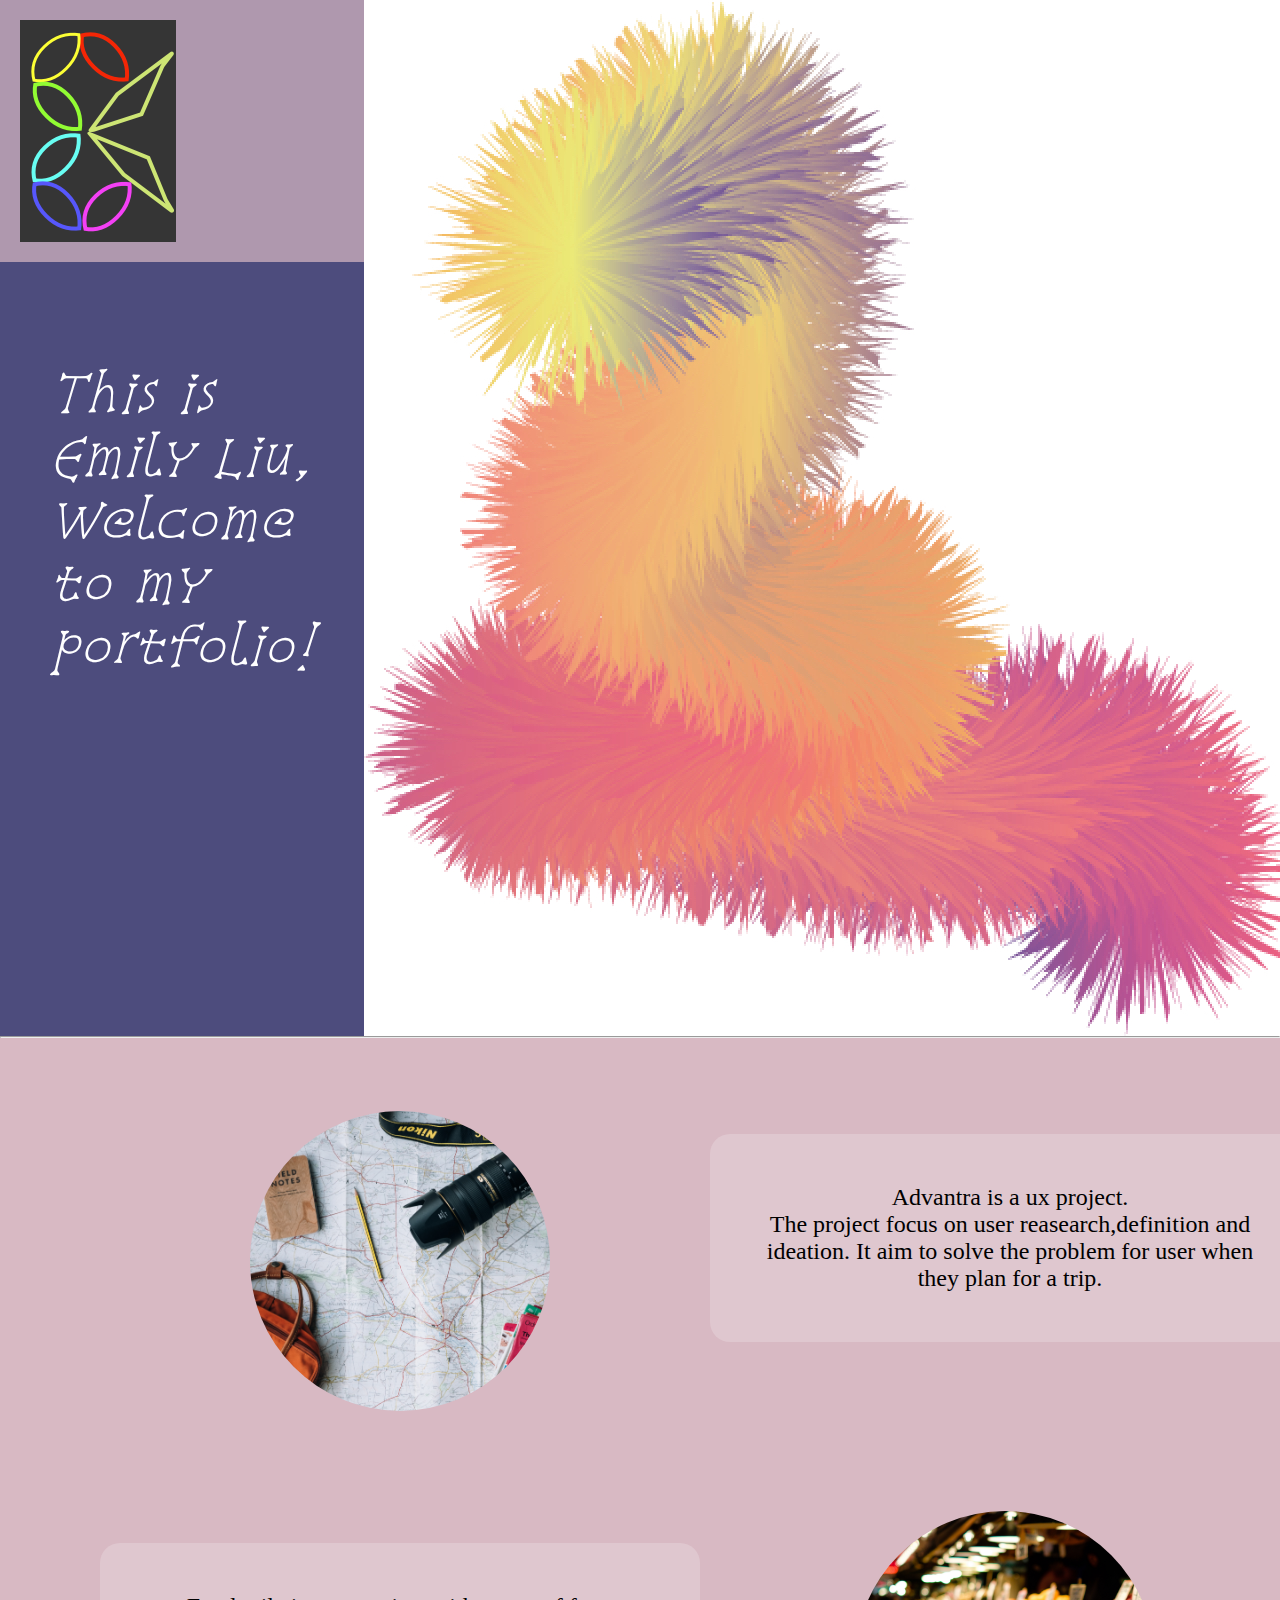
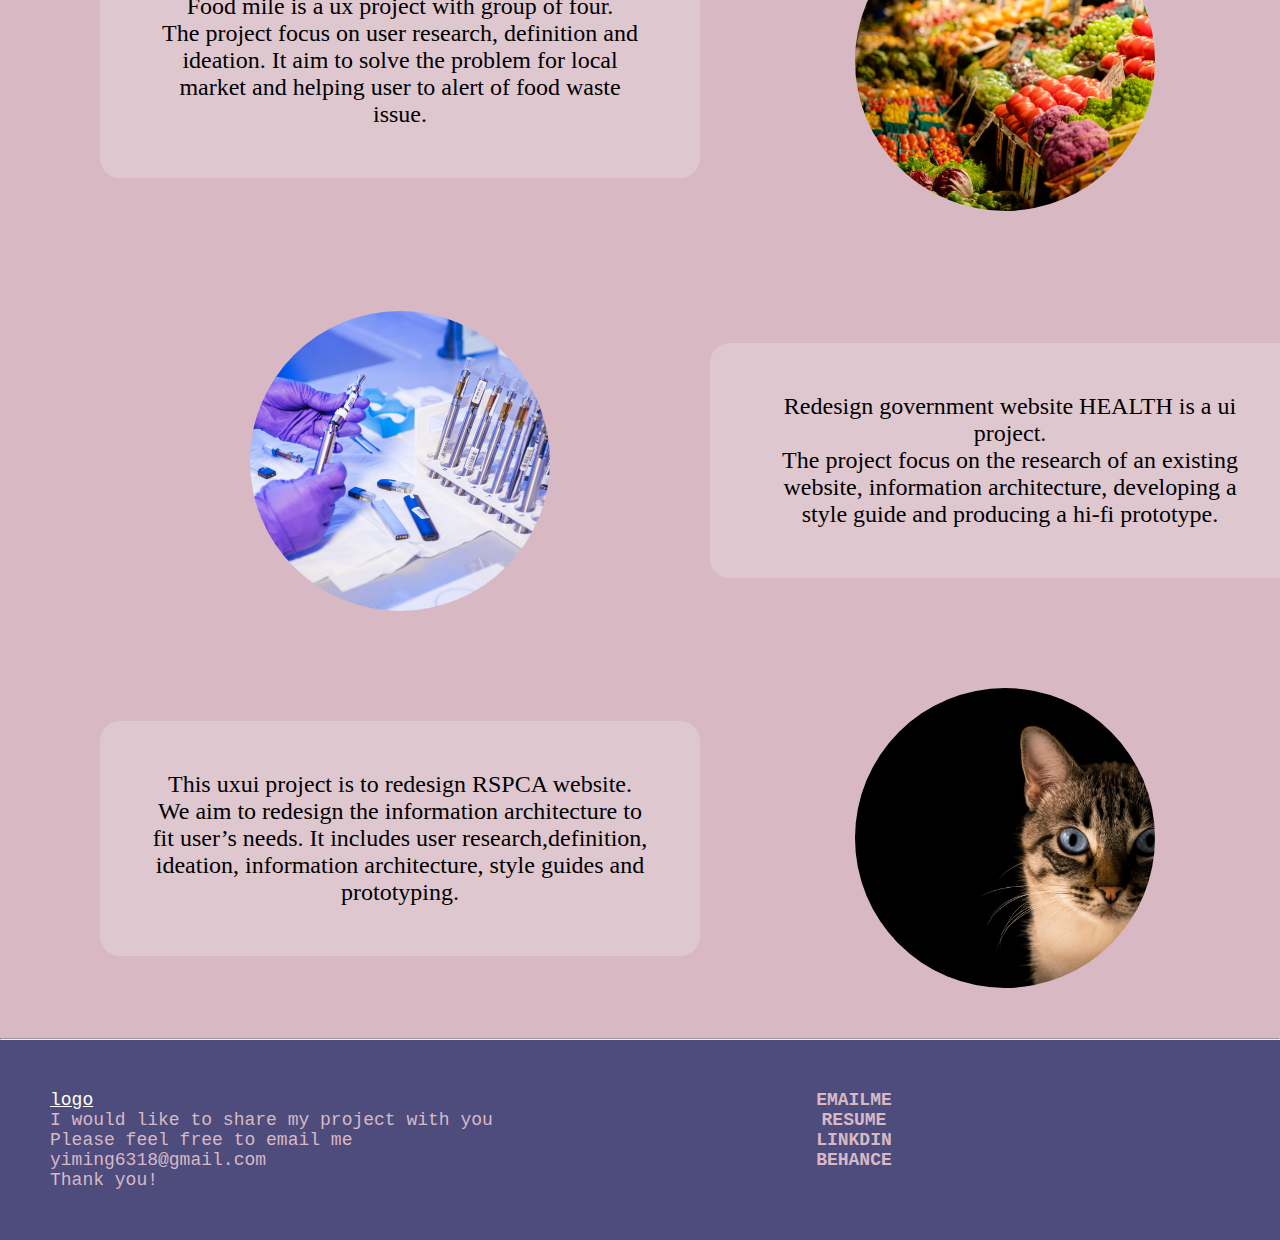
==== 17/index.html @ 9c0b8cc3 "hw w17" ====
<!DOCTYPE html>
<html>
<head>
  <link href="css/index.css" type="text/css" rel="stylesheet">
  <link href="https://fonts.googleapis.com/css2?family=Snowburst+One&display=swap" rel="stylesheet">
  <title>home page</title>
  

</head>

<body>
 <nav>
<img src="../17/imagges/ellogo2.png"></img>
<ul>
<li><a href="#">Home</a></li>
<li><a href="#">About</a></li>
<li><a href="#">Contact</a></li>
<li><a href="#">Resume</a></li>
</ul>
 </nav>

<main>
<div class="welcome">
This is Emily Liu, <br> Welcome to my portfolio!

</div>

<div class="img"> 
  <img src="../17/imagges/33.jpg" alt="33">
  </div>

</main>
<hr>

<section id="categoryGrid">
  <div id="lefttop" class="categoryGridArea">
  </div>

  <div id="righttop" class="categoryGridArea">
    <div class="righttop">Advantra is a ux project.<br>
      The project focus on user reasearch,definition and ideation. 
      It aim to solve the problem for user when they plan for a trip.</div>
  </div>
  

  <div id="leftmiddle" class="categoryGridArea">
    <div class="leftmiddle">Food mile is a ux project with group
      of four. <br>
      The project focus on user research, 
      definition and ideation.
      It aim to solve the problem for local
      market and helping user to alert of 
      food waste issue.</div>
  </div>
  <div id="rightmiddle" class="categoryGridArea">
  </div>
  <div id="leftbottom" class="categoryGridArea">
    <div class="leftbottom"></div>
  </div>
  <div id="rightbottom" class="categoryGridArea">
    <div class="rightbottom">Redesign government website 
      HEALTH is a ui project.<br>
      The project focus on the research 
      of an existing website, information
      architecture, developing a style 
      guide and producing a hi-fi 
      prototype.
      </div>
  </div>
  <div id="leftbottom2" class="categoryGridArea">
    <div class="leftbottom2">This uxui project  is to redesign  RSPCA website.<br>
      We aim to redesign the information architecture
      to fit user’s needs.
      It includes user research,definition,
      ideation, information architecture,
      style guides and prototyping.</div>
      </div>

  <div id="rightbottom2" class="categoryGridArea">
    <div class="rightbottom2">
      </div>
      </div>
</section>
<hr>


<footer>
<div class="footerleft"> 
  <a href="#" class="logo">logo</a>
  <p>I would like to share my project with you <br>
    Please feel free to email me <br>
    yiming6318@gmail.com<br>
    Thank you!</p>
    </div>
    <div class="footerright">
   
      <a href="#">Emailme</a>
      <a href="#">RESUME</a>
      <a href="#">LINKDIN</a>
      <a href="#">BEHANCE</a>
  
  </div>
</footer>












</body>
</html>
---- 17/css/index.css ----
*{
margin: 0;
padding: 0;
box-sizing: border-box;

}

nav{
    position: absolute;
    top: 0%;
    background-color: rgb(216, 185, 195,0.7);
    width: 100%;
    padding: 20px ;
    display: flex;
    align-items: center;
    justify-content: space-between;
}



ul{
list-style: none;
display: flex;
justify-content: center;
align-items: center;
padding-right: 30px;

}
ul li a{
    display: flex;
    justify-content: center;
    align-items: center;
    text-decoration: none;
    font-weight: bold;
    text-transform: uppercase;
    margin: 0 15px;
    color: #363062;
    transition: .5s;
}

ul li a:hover{
    color: white;
    border-top: 1px solid white;
    border-bottom: 1px solid white;
    padding: 3px;

}

main{
    
   font-family: 'Snowburst One', cursive;
   background-color: #4d4c7d; 
   align-items: center;
   justify-content: space-between;
   display: flex;
   color: white;
   font-style: italic;

}

.welcome{
align-items: center;
justify-items: center;
display: flex;
width: 100%;
height: 450px;
font-size: 50px;
font-weight: 100;
margin: 50px;
}

.img{
justify-content: center;
position: relative;
display: flex;

}


#categoryGrid {
    margin-top: 10px 10px;
    background-color: #d8b9c3;
    display: grid;
align-items: center;
background-size:400px 400px;
    grid-template-rows: 400px 400px 400px 400px;
    grid-template-columns: 1fr 1fr;
    grid-template-areas:
    "lefttop righttop"
    "leftmiddle rightmiddle"
    "leftbottom rightbottom"
    "leftbottom2 rightbottom2";
  }
  
  #lefttop:hover{
    border: 5px double rgb(255, 255, 255,0.7);

  }
  #rightmiddle:hover{
    border: 5px double rgb(255, 255, 255,0.7);}

    #leftbottom:hover{
        border: 5px double rgb(255, 255, 255,0.7);}

  #rightbottom2:hover{
        border: 5px double rgb(255, 255, 255,0.7);}

  #lefttop{
    grid-area: lefttop;
    align-content: center;
    justify-content: center;
    width: 300px;
    height: 300px;
margin-left: 250px;
margin-top: 50px;
background-image: url("../imagges/travel.jpg"); 
border-radius: 200px;
align-items: center;
  
  }
  #righttop {
    grid-area: righttop;
    border-radius: 20px;
  align-content: center;
  text-align: center;
 margin-right: 100px;
  font-size: 24px;
  width: 600px;
padding: 50px;
  }
  
  #leftmiddle {
    grid-area: leftmiddle;
    background-color: rgb(255, 255, 255,0.2);
    border-radius: 20px;
    margin-left: 100px;
    padding: 50px;
   margin-left: 100px;
   margin-top: 50px;
    font-size: 24px;
    width: 600px;
    text-align: center;
  }

  #rightmiddle{
grid-area: rightmiddle;
   align-items: center;
   justify-content: center;
   margin-left: 150px;
    width: 300px;
    height: 300px;
margin-top: 50px;
background-image: url("../imagges/fruit.jpg"); 
border-radius: 200px;

  }
  
  #leftbottom {
    grid-area: leftbottom;
    width: 300px;
    height: 300px;
    margin-left: 250px;
margin-top: 50px;
background-image: url("../imagges/medical.jpg"); 
border-radius: 200px;
  }
  
  #rightbottom{
    grid-area: rightbottom;
    background-color: rgb(255, 255, 255,0.2);
    border-radius: 20px;
    align-content: center;
    margin-top: 50px;
    text-align: center;
   margin-right: 150px;
    font-size: 24px;
    width: 600px;
    padding: 50px;
  }

  #leftbottom2 {
    grid-area: leftbottom2;
    background-color: rgb(255, 255, 255,0.2);
    border-radius: 20px;
   text-align: center;
   margin-left: 100px;
    font-size: 24px;
    width: 600px;
    padding: 50px;
  }
  
  #rightbottom2 {
    grid-area: rightbottom2;
    background-image: url("../imagges/pet.jpg"); 
    width: 300px;
    height: 300px;
    margin-left: 150px;
    border-radius: 200px;
    border-color: white;
    border: 2px;
    align-items: center;
    align-content: center;
  }
  
  
  .categoryGridArea {
    background-position: center;
    background-size: cover;
   background-color: rgb(255, 255, 255,0.2);
    margin: 5px;
    cursor: pointer;
    display: grid;
    
  }

  
footer{
 background-color: #4d4c7d ; 
color: #d8b9c3;
font-size: large;
    font-family: 'Courier New', Courier, monospace;
    padding: 50px;  height: 200px;
 
}
  
.logo{
color: white;
}

.footerleft{
    float: left;
    overflow: hidden;
}
.footerright a{
    display: flex;
    justify-content: center;
    align-items: center;
    color: #d8b9c3;
    margin-top: 40px;
    text-decoration: none;
    font-weight: bold;
    text-transform: uppercase;
    margin: 0 15px;
    transition: .5s;
}


.footerright a:hover{
    color: white;
    border-top: 1px solid white;
    border-bottom: 1px solid white;
    padding: 3px;
  
}
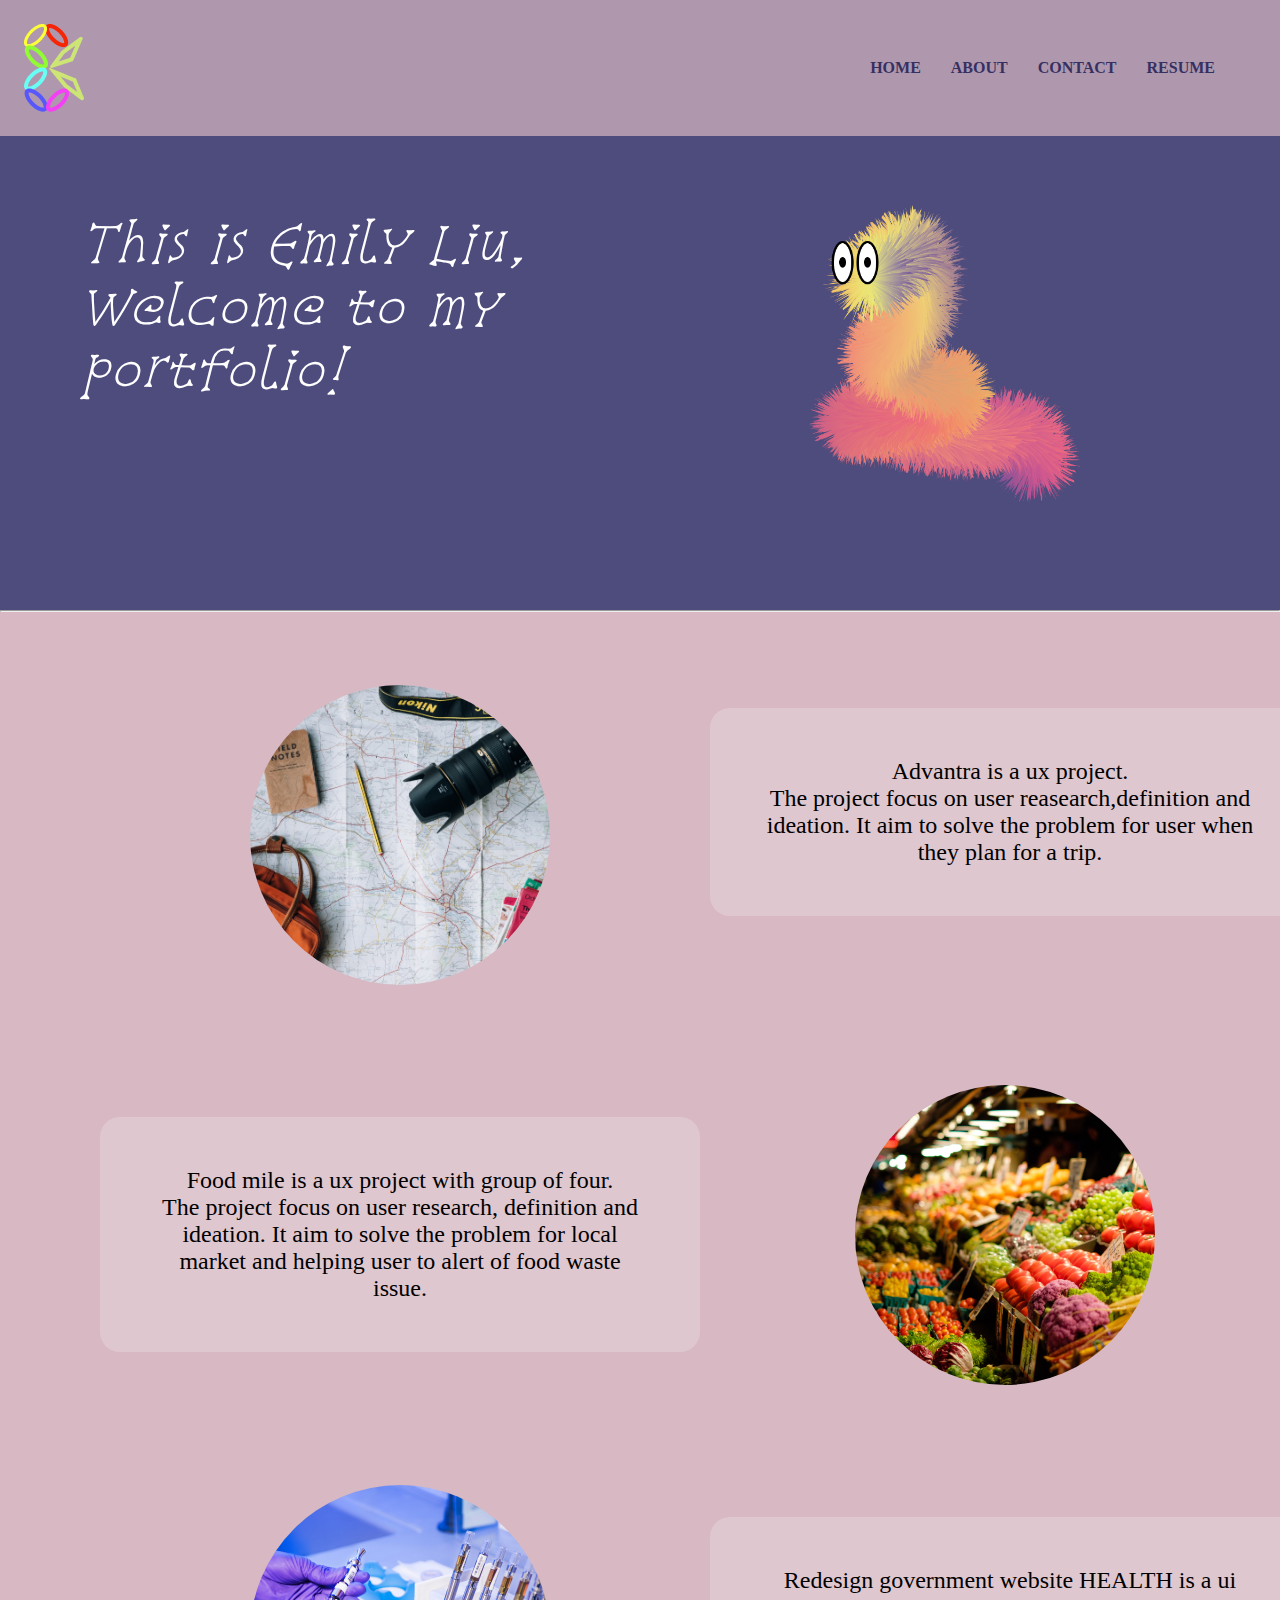
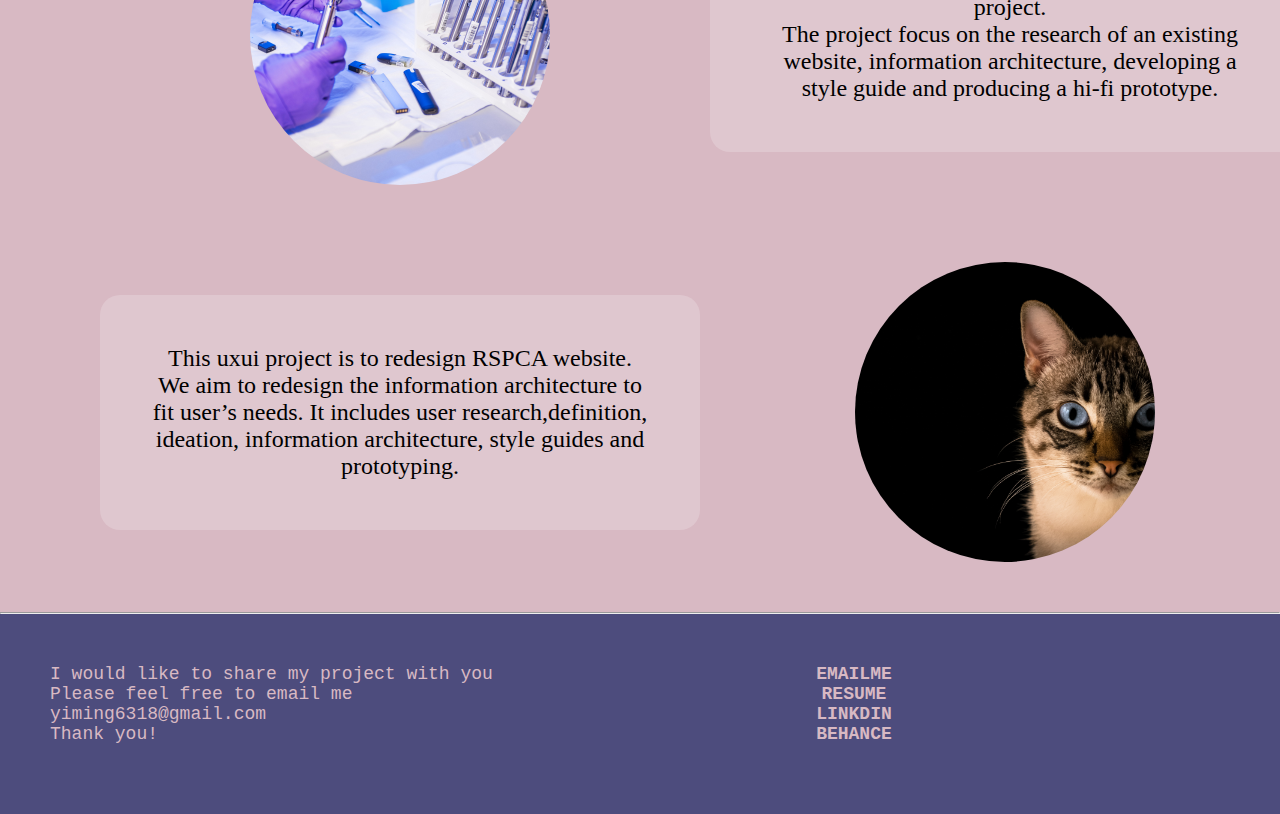
==== commit 206979a2: "17" ====
--- a/17/index.html
+++ b/17/index.html
@@ -10,7 +10,7 @@
 
 <body>
  <nav>
-<img src="../17/imagges/ellogo2.png"></img>
+<img src="imagges/logo.png"></img>
 <ul>
 <li><a href="#">Home</a></li>
 <li><a href="#">About</a></li>
@@ -26,7 +26,7 @@
 </div>
 
 <div class="img"> 
-  <img src="../17/imagges/33.jpg" alt="33">
+  <img src="imagges/home.png" alt="home">
   </div>
 
 </main>
@@ -86,11 +86,11 @@
 
 <footer>
 <div class="footerleft"> 
-  <a href="#" class="logo">logo</a>
-  <p>I would like to share my project with you <br>
+ 
+  <span>I would like to share my project with you <br>
     Please feel free to email me <br>
     yiming6318@gmail.com<br>
-    Thank you!</p>
+    Thank you!</span>
     </div>
     <div class="footerright">
    
--- a/17/css/index.css
+++ b/17/css/index.css
@@ -10,6 +10,7 @@
     top: 0%;
     background-color: rgb(216, 185, 195,0.7);
     width: 100%;
+
     padding: 20px ;
     display: flex;
     align-items: center;
@@ -66,14 +67,25 @@
 height: 450px;
 font-size: 50px;
 font-weight: 100;
-margin: 50px;
-}
+margin: 80px;
+
+}
+
+.logo{
+height: 25px;
+
+}
+
+
+
 
 .img{
 justify-content: center;
 position: relative;
 display: flex;
-
+height: 400px;
+margin-right: 200px;
+padding-top: 100px;
 }
 
 
@@ -230,6 +242,7 @@
 .footerleft{
     float: left;
     overflow: hidden;
+    margin-top: 0;
 }
 .footerright a{
     display: flex;
@@ -244,7 +257,11 @@
     transition: .5s;
 }
 
-
+.span{
+margin-left: 20px;
+
+
+}
 .footerright a:hover{
     color: white;
     border-top: 1px solid white;
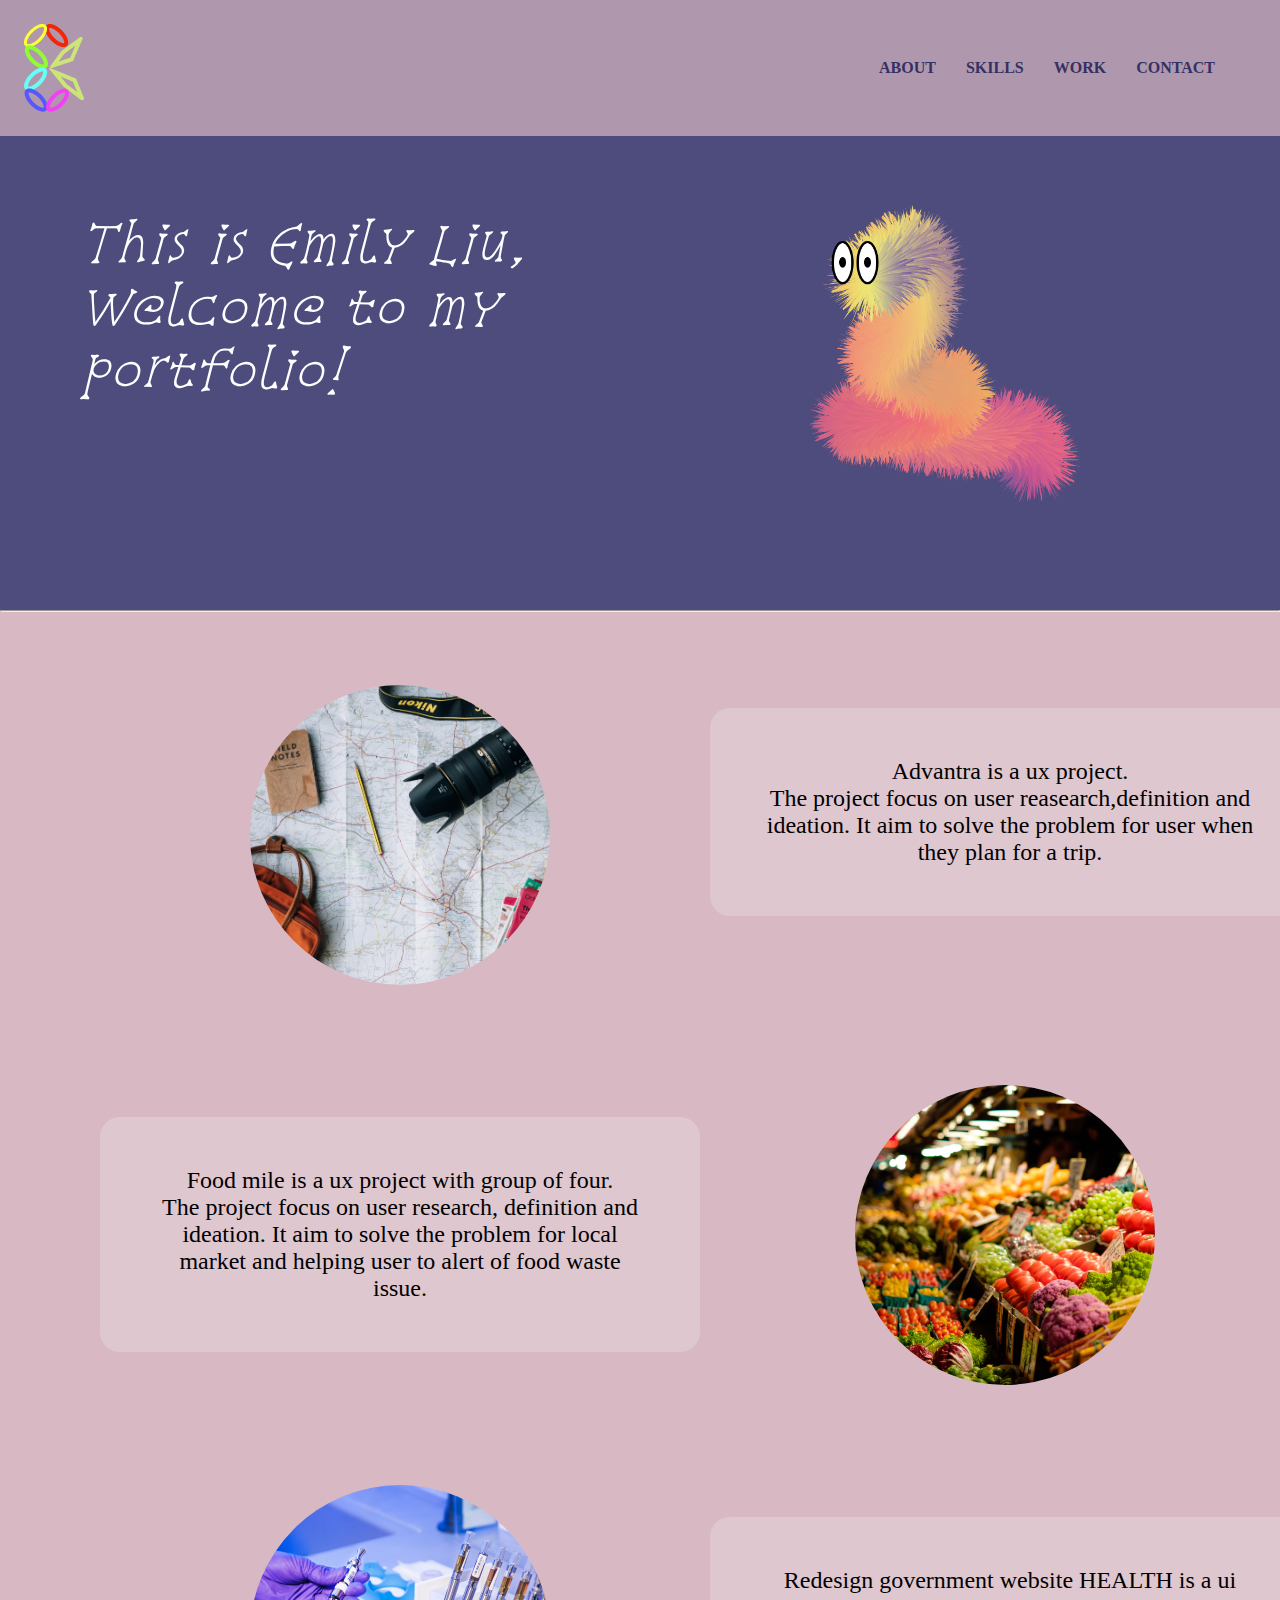
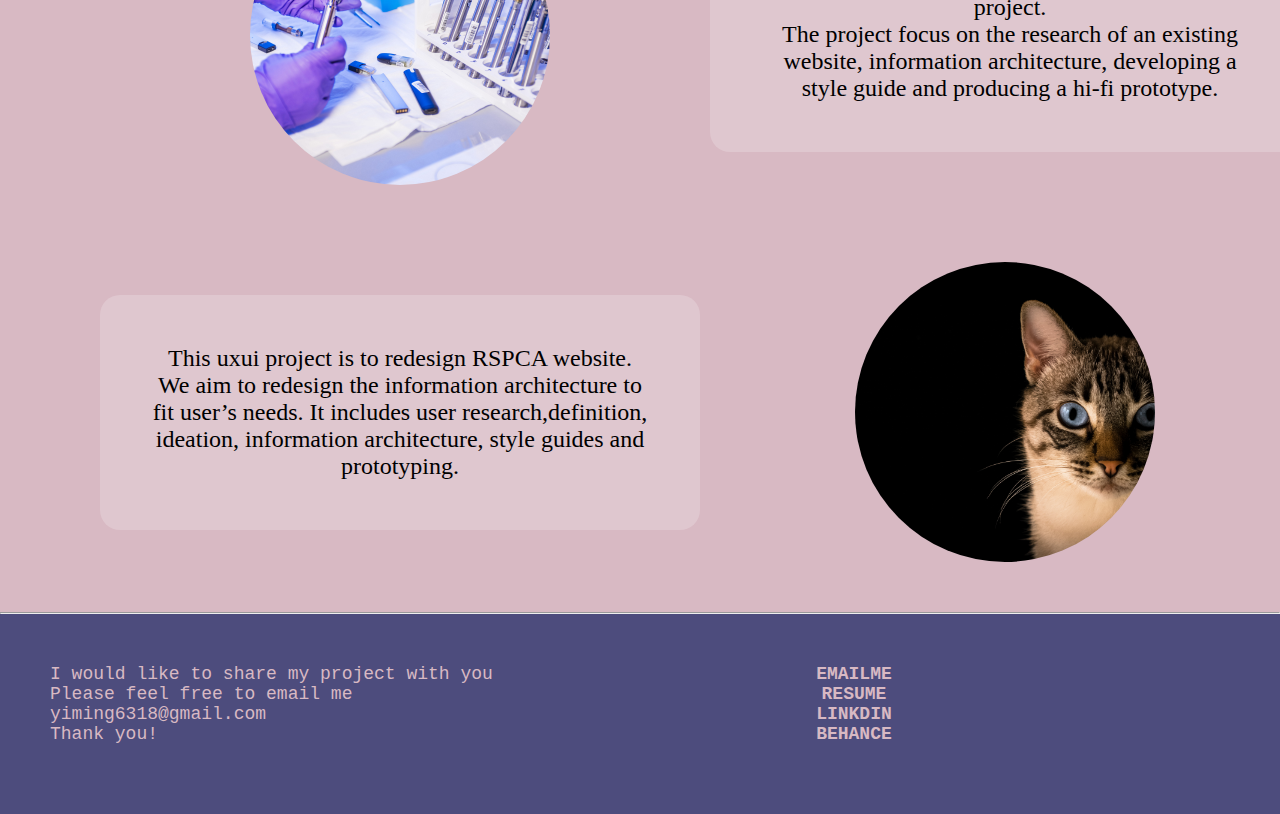
==== commit 5eef1c5c: "17" ====
--- a/17/index.html
+++ b/17/index.html
@@ -12,10 +12,10 @@
  <nav>
 <img src="imagges/logo.png"></img>
 <ul>
-<li><a href="#">Home</a></li>
 <li><a href="#">About</a></li>
+<li><a href="#">Skills</a></li>
+<li><a href="#">Work</a></li>
 <li><a href="#">Contact</a></li>
-<li><a href="#">Resume</a></li>
 </ul>
  </nav>
 
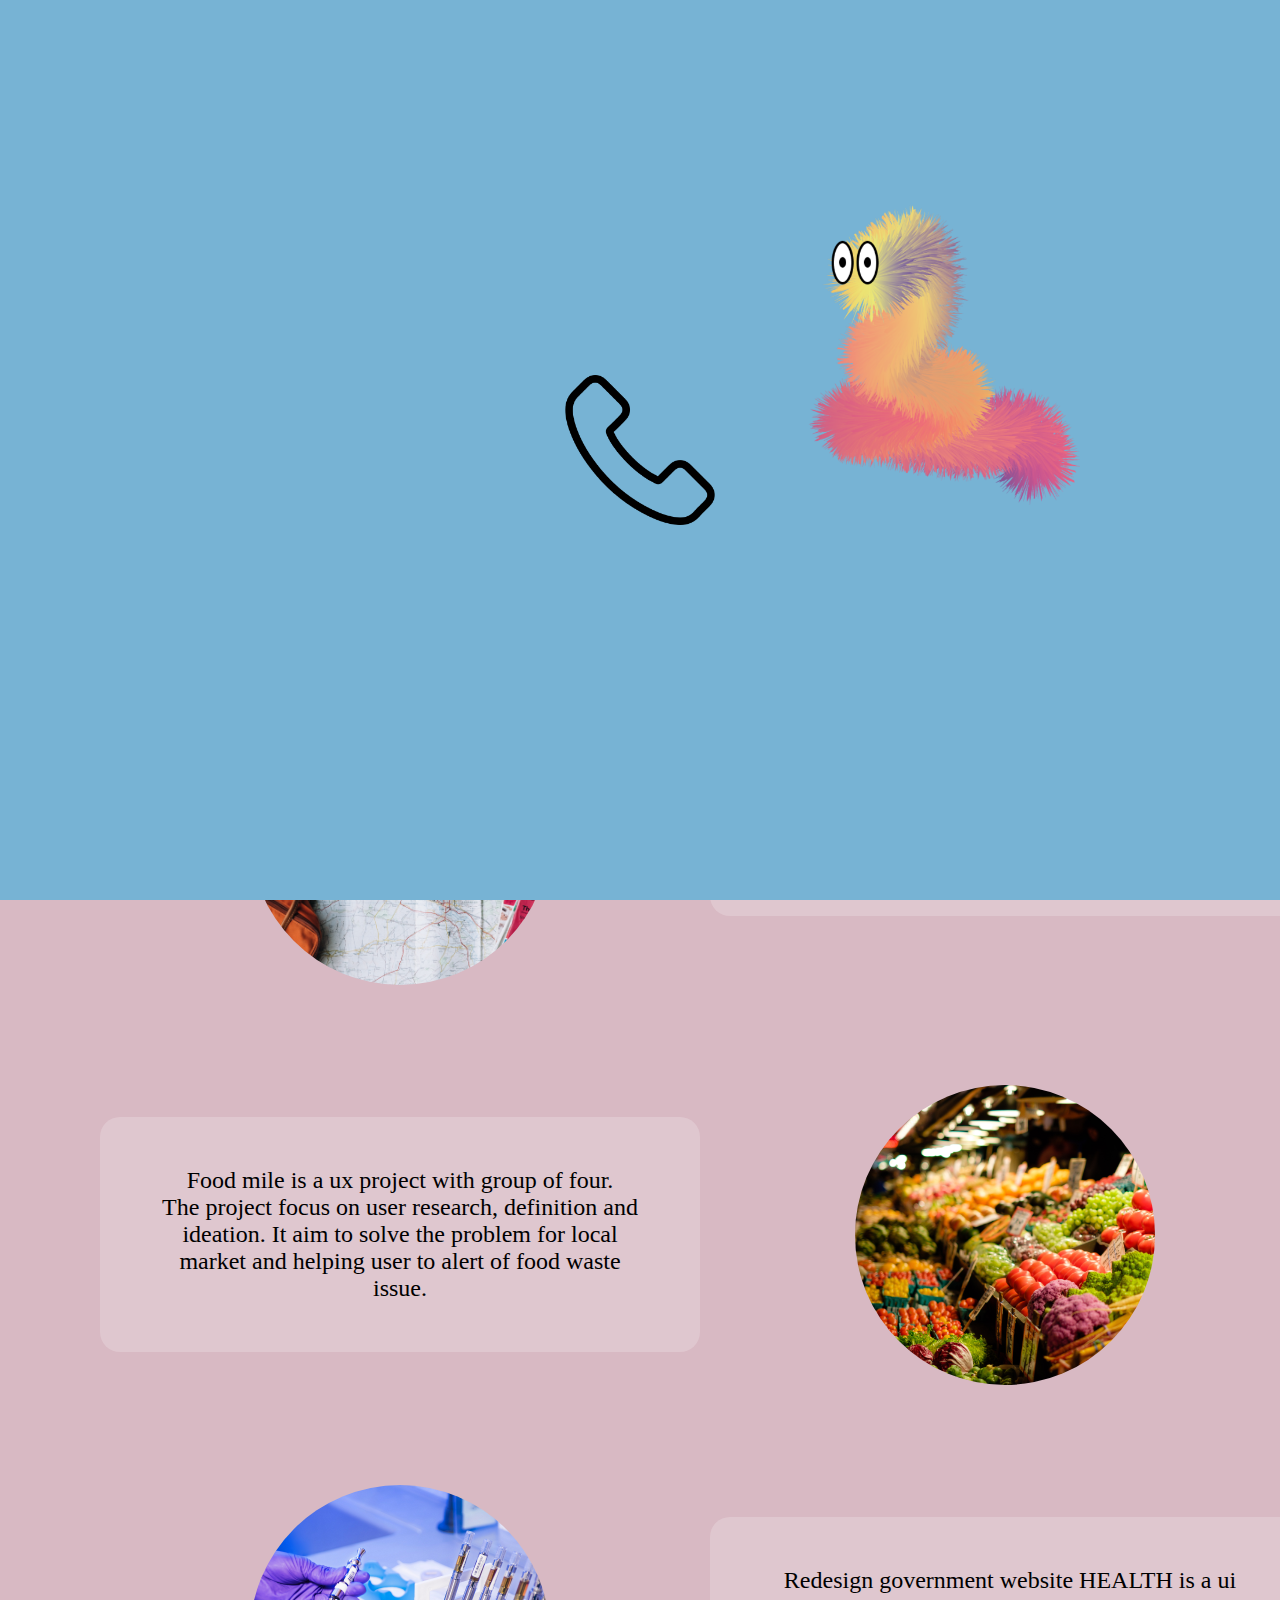
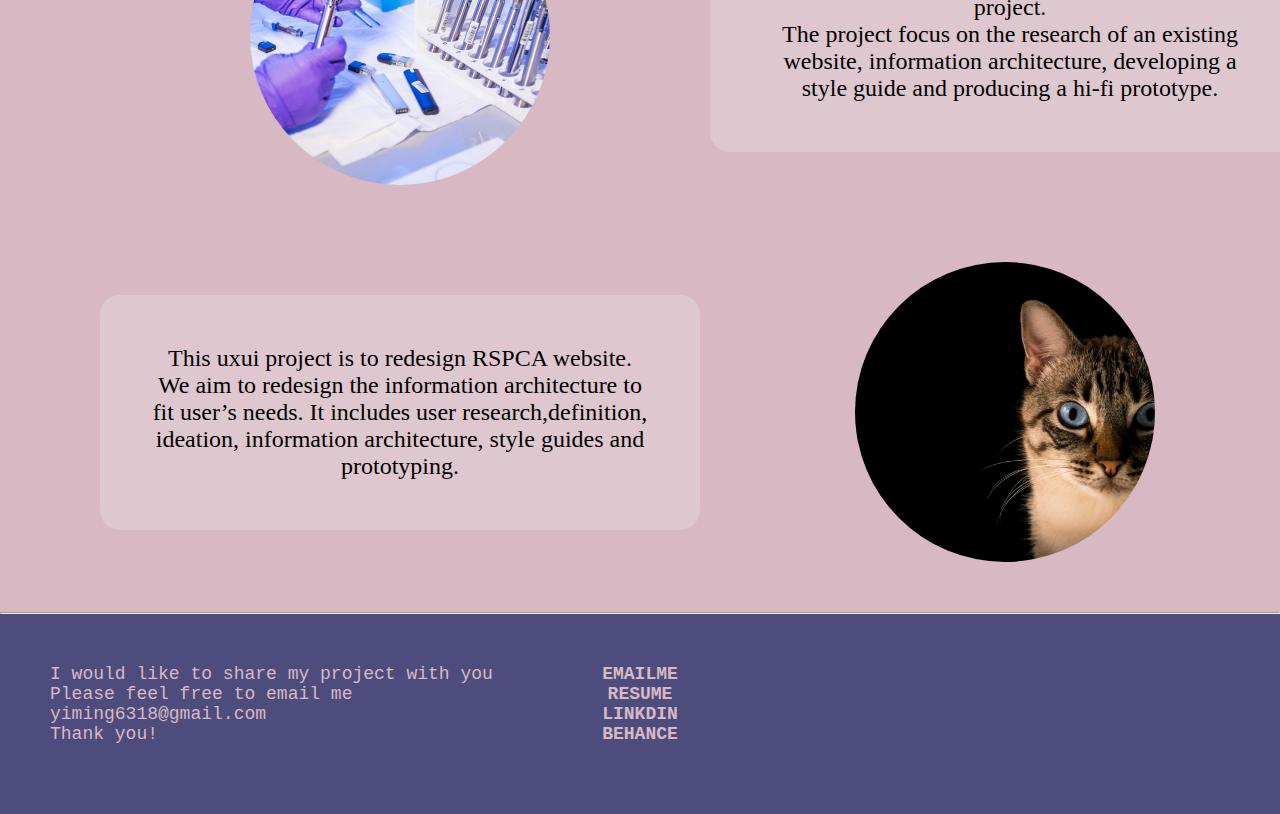
==== commit 84b051d3: "preload" ====
--- a/17/index.html
+++ b/17/index.html
@@ -3,21 +3,30 @@
 <head>
   <link href="css/index.css" type="text/css" rel="stylesheet">
   <link href="https://fonts.googleapis.com/css2?family=Snowburst+One&display=swap" rel="stylesheet">
+  
+  
   <title>home page</title>
   
 
-</head>
 
 <body>
  <nav>
 <img src="imagges/logo.png"></img>
 <ul>
+<li><a href="#">Home</a></li>
 <li><a href="#">About</a></li>
-<li><a href="#">Skills</a></li>
-<li><a href="#">Work</a></li>
 <li><a href="#">Contact</a></li>
+<li><a href="#">Resume</a></li>
 </ul>
  </nav>
+
+
+ <div class="preload">
+  <img src="imagges/telephone.png" alt="">
+  </div>
+
+
+
 
 <main>
 <div class="welcome">
@@ -92,6 +101,8 @@
     yiming6318@gmail.com<br>
     Thank you!</span>
     </div>
+    <div class="a">
+    </div>
     <div class="footerright">
    
       <a href="#">Emailme</a>
@@ -103,15 +114,8 @@
 </footer>
 
 
-
-
-
-
-
-
-
-
-
-
+  <script src="https://ajax.googleapis.com/ajax/libs/jquery/3.4.1/jquery.min.js"></script>
+  <script src="js/template.js"></script>
+  <script src="js/index.js"></script>
 </body>
-</html>
+</html>--- a/17/css/index.css
+++ b/17/css/index.css
@@ -4,6 +4,39 @@
 box-sizing: border-box;
 
 }
+
+.preload{
+  position: fixed;
+  top: 0;
+  width: 100%;
+  height: 100%;
+  background: #77b3d4;
+display: flex;
+justify-content: center;
+align-items: center;
+transition: all 0.5s ease-in-out;
+}
+
+.preload img {
+  animation: spin 3s ease-in-out;
+  transition: all;
+  width: 150px;
+  margin: 0 auto;
+}
+
+
+@keyframes spin {
+  0% {
+    transform: rotate(0deg);
+  }
+  50% {
+    transform: rotate(360deg);
+  }
+  100% {
+    transform: rotate(720deg);
+  }}
+
+
 
 nav{
     position: absolute;
@@ -235,30 +268,37 @@
  
 }
   
-.logo{
-color: white;
-}
 
 .footerleft{
     float: left;
-    overflow: hidden;
     margin-top: 0;
+}
+
+
+.footerright{
+
+  padding-left: 500px;
+  padding-right: 500px;
 }
 .footerright a{
     display: flex;
-    justify-content: center;
+   justify-content: center;
+    color: #d8b9c3;
     align-items: center;
-    color: #d8b9c3;
-    margin-top: 40px;
     text-decoration: none;
     font-weight: bold;
     text-transform: uppercase;
-    margin: 0 15px;
+    margin: 0 px;
     transition: .5s;
+    
 }
 
 .span{
 margin-left: 20px;
+}
+
+.a{
+align-items: right;
 
 
 }
@@ -268,4 +308,8 @@
     border-bottom: 1px solid white;
     padding: 3px;
   
-}+}
+
+
+  
+
